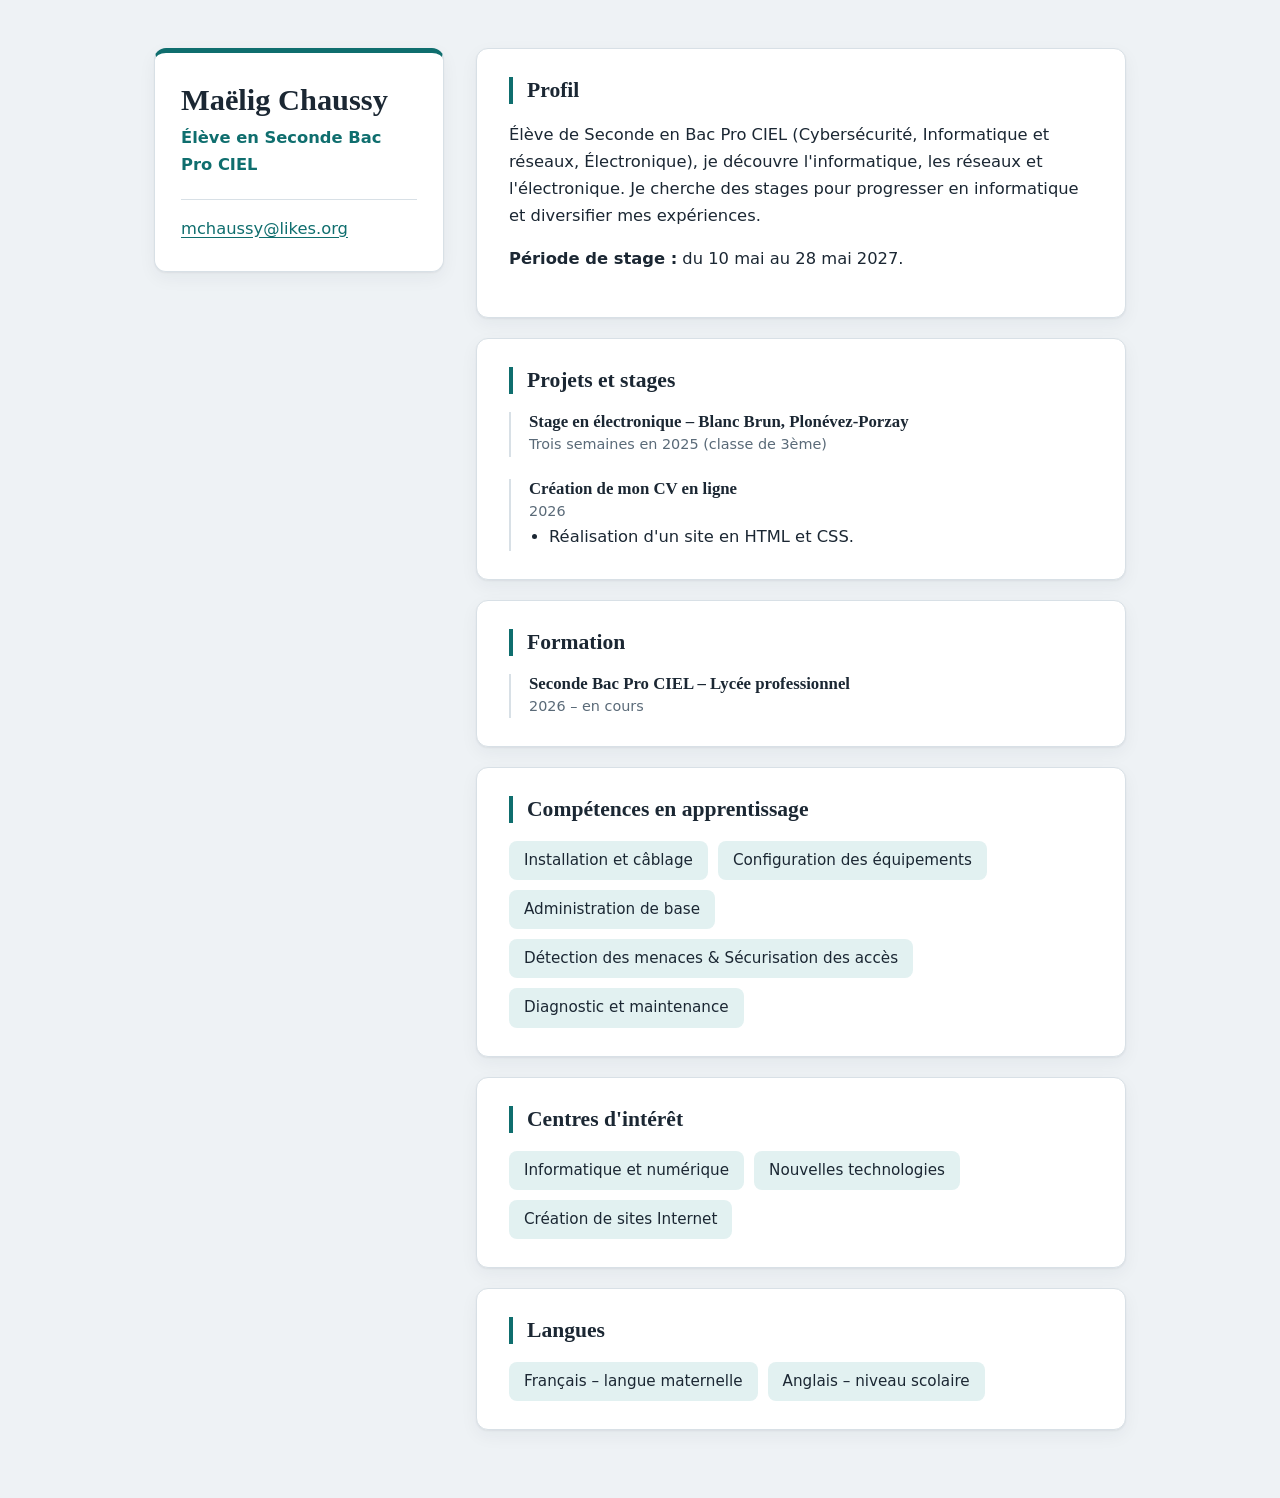
==== index.html @ 8b528bf5 "Premier commit Premier commit (fichier HTML et Licence Ms-RSL)" ====
<!DOCTYPE html>
<html lang="fr">
<head>
  <meta charset="UTF-8">
  <meta name="viewport" content="width=device-width, initial-scale=1">
  <!-- MODIFIEZ : le titre affiché dans l'onglet du navigateur -->
  <title>Maëlig Chaussy – CV</title>
  <style>
    /* ===== COULEURS : changez-les ici, tout le site suit ===== */
    :root {
      --fond: #eef2f5;
      --carte: #ffffff;
      --texte: #1b2733;
      --texte-doux: #5a6a78;
      --accent: #0f6e6e;
      --accent-doux: #e2f1f1;
      --trait: #d8e0e6;
      --ombre: 0 1px 2px rgba(27, 39, 51, 0.06), 0 6px 18px rgba(27, 39, 51, 0.05);
    }
    @media (prefers-color-scheme: dark) {
      :root {
        --fond: #0f161c;
        --carte: #19232b;
        --texte: #e8eef2;
        --texte-doux: #9fb0bd;
        --accent: #4fc3c3;
        --accent-doux: #1f3a3f;
        --trait: #2a3844;
        --ombre: none;
      }
    }

    * { box-sizing: border-box; }
    html { scroll-behavior: smooth; }
    body {
      margin: 0;
      background: var(--fond);
      color: var(--texte);
      font-family: "Segoe UI", system-ui, -apple-system, sans-serif;
      font-size: 1.02rem;
      line-height: 1.65;
    }
    h1, h2, h3 { font-family: Georgia, "Times New Roman", serif; line-height: 1.25; }
    a { color: var(--accent); text-underline-offset: 3px; }

    /* ===== MISE EN PAGE : colonne de gauche + contenu ===== */
    .page {
      display: grid;
      grid-template-columns: 290px 1fr;
      max-width: 1020px;
      margin: 0 auto;
      gap: 32px;
      padding: 48px 24px;
    }

    /* Carte d'identité, qui reste visible quand on fait défiler */
    .profil {
      position: sticky;
      top: 32px;
      align-self: start;
      background: var(--carte);
      border: 1px solid var(--trait);
      border-top: 5px solid var(--accent);
      border-radius: 12px;
      box-shadow: var(--ombre);
      padding: 28px 26px;
    }
    .profil h1 { font-size: 1.9rem; margin: 0 0 6px; }
    .metier { color: var(--accent); font-weight: 600; margin: 0 0 20px; }
    .contact { list-style: none; padding: 16px 0 0; margin: 0; border-top: 1px solid var(--trait); }
    .contact li { word-break: break-word; }

    /* ===== SECTIONS ===== */
    section {
      background: var(--carte);
      border: 1px solid var(--trait);
      border-radius: 12px;
      box-shadow: var(--ombre);
      padding: 28px 32px;
      margin-bottom: 20px;
    }
    h2 {
      font-size: 1.35rem;
      margin: 0 0 18px;
      padding-left: 14px;
      border-left: 4px solid var(--accent);
    }
    h3 { font-size: 1.05rem; margin: 0; }

    /* Un bloc de stage, de projet ou de formation : trait à gauche comme une frise */
    .poste {
      margin-bottom: 22px;
      padding-left: 18px;
      border-left: 2px solid var(--trait);
    }
    .poste:last-child { margin-bottom: 0; }
    .periode { color: var(--texte-doux); font-size: 0.9rem; margin: 2px 0 6px; }
    .poste p, .poste ul { margin: 0; }
    .poste ul { padding-left: 20px; }

    /* Les compétences et intérêts sous forme d'étiquettes */
    .etiquettes { display: flex; flex-wrap: wrap; gap: 10px; padding: 0; margin: 0; list-style: none; }
    .etiquettes li {
      background: var(--accent-doux);
      color: var(--texte);
      border: 1px solid transparent;
      border-radius: 8px;
      padding: 6px 14px;
      font-size: 0.95rem;
    }

    /* ===== TÉLÉPHONE : une seule colonne ===== */
    @media (max-width: 760px) {
      .page { grid-template-columns: 1fr; gap: 20px; padding: 20px 14px; }
      .profil { position: static; padding: 22px 20px; }
      section { padding: 22px 18px; }
      .poste { padding-left: 14px; }
    }

    a:focus-visible { outline: 3px solid var(--accent); outline-offset: 2px; border-radius: 3px; }

    /* ===== IMPRESSION : un CV propre sur papier ===== */
    @media print {
      body { background: #fff; }
      .page { padding: 0; }
      .profil { position: static; }
      section, .profil { box-shadow: none; break-inside: avoid; }
    }
  </style>
</head>
<body>
  <div class="page">

    <!-- ===== COLONNE DE GAUCHE : identité et contact ===== -->
    <header class="profil">
      <h1>Maëlig Chaussy</h1>
      <p class="metier">Élève en Seconde Bac Pro CIEL</p>
      <ul class="contact">
        <!-- Pour ta sécurité : pas de téléphone ni d'adresse sur un site public.
             Utilise une adresse mail dédiée, avec l'accord de tes parents. -->
        <li><a href="mailto:mchaussy@likes.org">mchaussy@likes.org</a></li>
      </ul>
    </header>

    <!-- ===== CONTENU PRINCIPAL ===== -->
    <main>

      <section>
        <h2>Profil</h2>
        <p>Élève de Seconde en Bac Pro CIEL (Cybersécurité, Informatique et réseaux, Électronique), je découvre l'informatique, les réseaux et l'électronique. Je cherche des stages pour progresser en informatique et diversifier mes expériences.</p>
        <p><strong>Période de stage :</strong> du 10 mai au 28 mai 2027.</p>
      </section>

      <section>
        <h2>Projets et stages</h2>

        <!-- Copie-colle un bloc <div class="poste"> pour ajouter un stage ou un projet. -->
        <div class="poste">
          <h3>Stage en électronique – Blanc Brun, Plonévez-Porzay</h3>
          <p class="periode">Trois semaines en 2025 (classe de 3ème)</p>
        </div>

        <div class="poste">
          <h3>Création de mon CV en ligne</h3>
          <p class="periode">2026</p>
          <ul>
            <li>Réalisation d'un site en HTML et CSS.</li>
          </ul>
        </div>
      </section>

      <section>
        <h2>Formation</h2>
        <div class="poste">
          <h3>Seconde Bac Pro CIEL – Lycée professionnel</h3>
          <!-- À confirmer : nom du lycée et années -->
          <p class="periode">2026 – en cours</p>
        </div>
      </section>

      <section>
        <h2>Compétences en apprentissage</h2>
        <ul class="etiquettes">
          <li>Installation et câblage</li>
          <li>Configuration des équipements</li>
          <li>Administration de base</li>
          <li>Détection des menaces &amp; Sécurisation des accès</li>
          <li>Diagnostic et maintenance</li>
        </ul>
      </section>

      <section>
        <h2>Centres d'intérêt</h2>
        <ul class="etiquettes">
          <li>Informatique et numérique</li>
          <li>Nouvelles technologies</li>
          <li>Création de sites Internet</li>
        </ul>
      </section>

      <section>
        <h2>Langues</h2>
        <ul class="etiquettes">
          <li>Français – langue maternelle</li>
          <li>Anglais – niveau scolaire</li>
        </ul>
      </section>

    </main>
  </div>
</body>
</html>
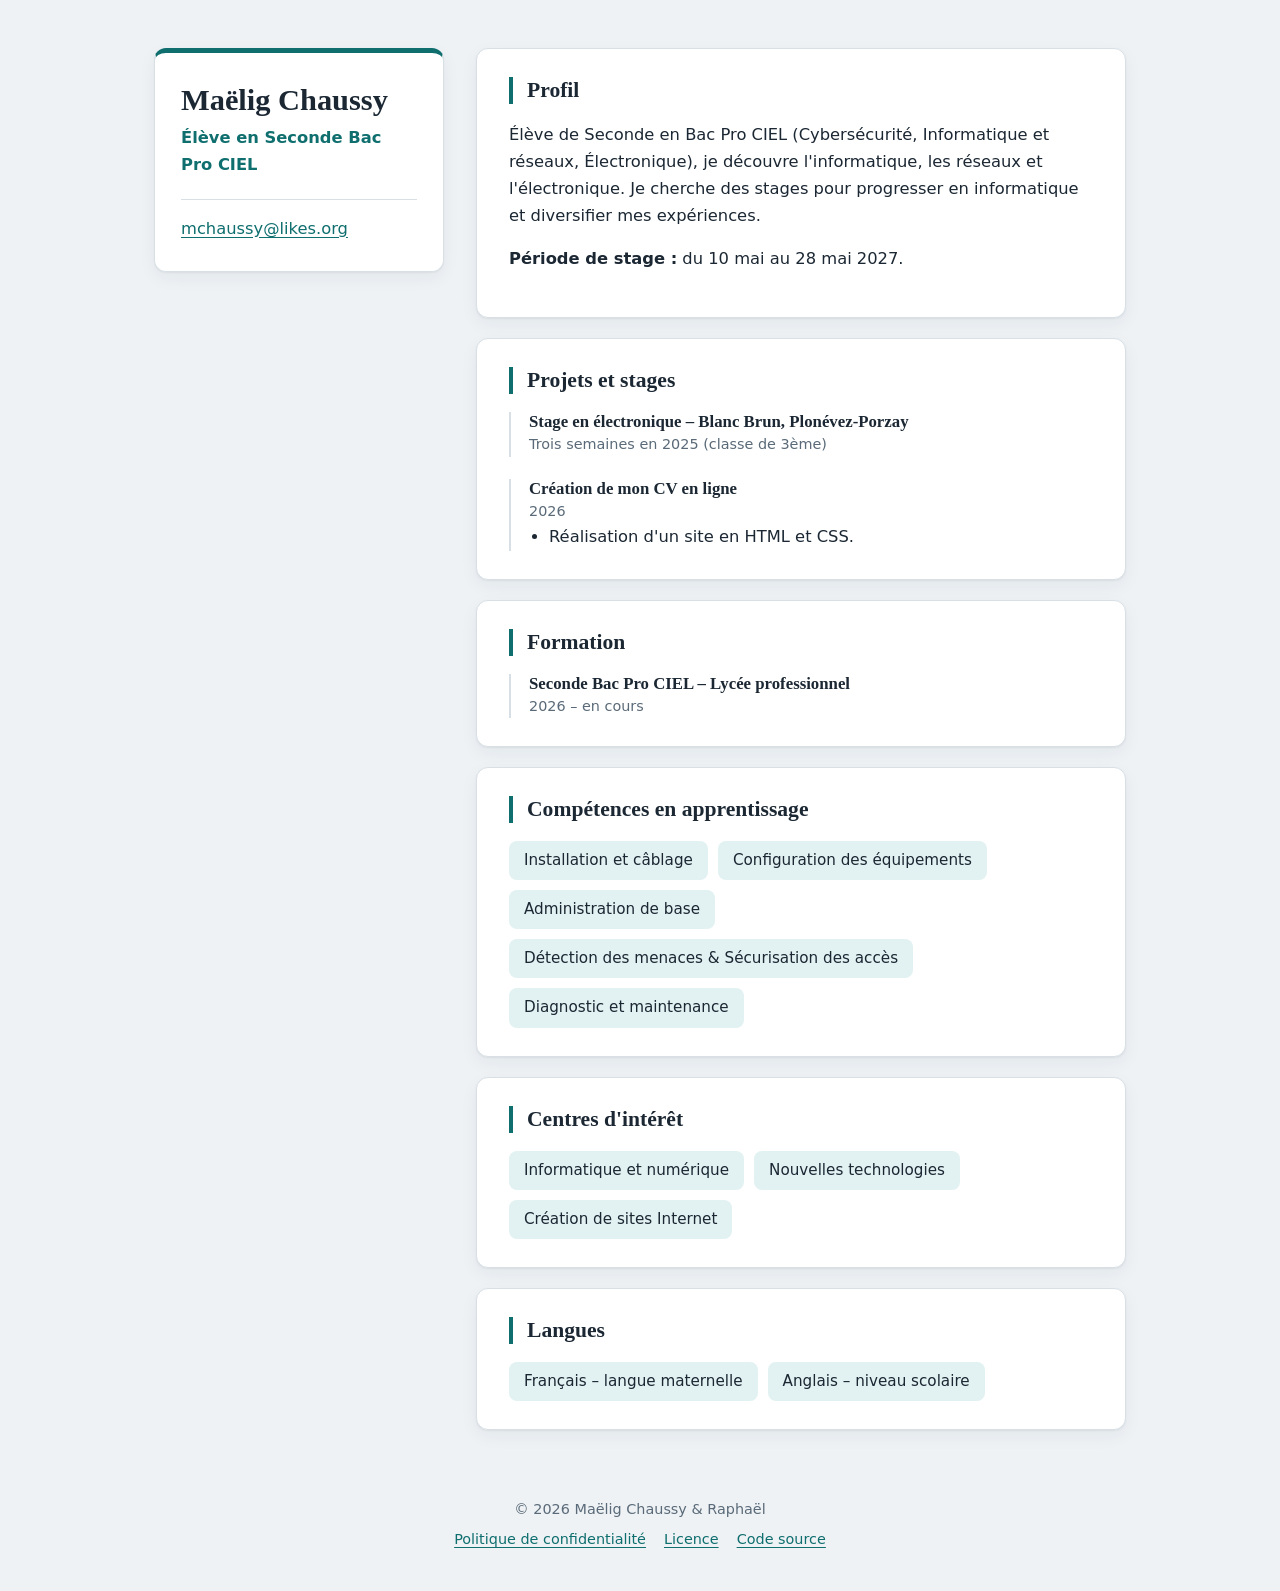
==== commit 4516e551: "Infrastructure du site reprise du portfolio de JB (Docker, nginx, FRP) - nginx dans Docker, fichiers" ====
--- a/index.html
+++ b/index.html
@@ -5,128 +5,14 @@
   <meta name="viewport" content="width=device-width, initial-scale=1">
   <!-- MODIFIEZ : le titre affiché dans l'onglet du navigateur -->
   <title>Maëlig Chaussy – CV</title>
-  <style>
-    /* ===== COULEURS : changez-les ici, tout le site suit ===== */
-    :root {
-      --fond: #eef2f5;
-      --carte: #ffffff;
-      --texte: #1b2733;
-      --texte-doux: #5a6a78;
-      --accent: #0f6e6e;
-      --accent-doux: #e2f1f1;
-      --trait: #d8e0e6;
-      --ombre: 0 1px 2px rgba(27, 39, 51, 0.06), 0 6px 18px rgba(27, 39, 51, 0.05);
-    }
-    @media (prefers-color-scheme: dark) {
-      :root {
-        --fond: #0f161c;
-        --carte: #19232b;
-        --texte: #e8eef2;
-        --texte-doux: #9fb0bd;
-        --accent: #4fc3c3;
-        --accent-doux: #1f3a3f;
-        --trait: #2a3844;
-        --ombre: none;
-      }
-    }
-
-    * { box-sizing: border-box; }
-    html { scroll-behavior: smooth; }
-    body {
-      margin: 0;
-      background: var(--fond);
-      color: var(--texte);
-      font-family: "Segoe UI", system-ui, -apple-system, sans-serif;
-      font-size: 1.02rem;
-      line-height: 1.65;
-    }
-    h1, h2, h3 { font-family: Georgia, "Times New Roman", serif; line-height: 1.25; }
-    a { color: var(--accent); text-underline-offset: 3px; }
-
-    /* ===== MISE EN PAGE : colonne de gauche + contenu ===== */
-    .page {
-      display: grid;
-      grid-template-columns: 290px 1fr;
-      max-width: 1020px;
-      margin: 0 auto;
-      gap: 32px;
-      padding: 48px 24px;
-    }
-
-    /* Carte d'identité, qui reste visible quand on fait défiler */
-    .profil {
-      position: sticky;
-      top: 32px;
-      align-self: start;
-      background: var(--carte);
-      border: 1px solid var(--trait);
-      border-top: 5px solid var(--accent);
-      border-radius: 12px;
-      box-shadow: var(--ombre);
-      padding: 28px 26px;
-    }
-    .profil h1 { font-size: 1.9rem; margin: 0 0 6px; }
-    .metier { color: var(--accent); font-weight: 600; margin: 0 0 20px; }
-    .contact { list-style: none; padding: 16px 0 0; margin: 0; border-top: 1px solid var(--trait); }
-    .contact li { word-break: break-word; }
-
-    /* ===== SECTIONS ===== */
-    section {
-      background: var(--carte);
-      border: 1px solid var(--trait);
-      border-radius: 12px;
-      box-shadow: var(--ombre);
-      padding: 28px 32px;
-      margin-bottom: 20px;
-    }
-    h2 {
-      font-size: 1.35rem;
-      margin: 0 0 18px;
-      padding-left: 14px;
-      border-left: 4px solid var(--accent);
-    }
-    h3 { font-size: 1.05rem; margin: 0; }
-
-    /* Un bloc de stage, de projet ou de formation : trait à gauche comme une frise */
-    .poste {
-      margin-bottom: 22px;
-      padding-left: 18px;
-      border-left: 2px solid var(--trait);
-    }
-    .poste:last-child { margin-bottom: 0; }
-    .periode { color: var(--texte-doux); font-size: 0.9rem; margin: 2px 0 6px; }
-    .poste p, .poste ul { margin: 0; }
-    .poste ul { padding-left: 20px; }
-
-    /* Les compétences et intérêts sous forme d'étiquettes */
-    .etiquettes { display: flex; flex-wrap: wrap; gap: 10px; padding: 0; margin: 0; list-style: none; }
-    .etiquettes li {
-      background: var(--accent-doux);
-      color: var(--texte);
-      border: 1px solid transparent;
-      border-radius: 8px;
-      padding: 6px 14px;
-      font-size: 0.95rem;
-    }
-
-    /* ===== TÉLÉPHONE : une seule colonne ===== */
-    @media (max-width: 760px) {
-      .page { grid-template-columns: 1fr; gap: 20px; padding: 20px 14px; }
-      .profil { position: static; padding: 22px 20px; }
-      section { padding: 22px 18px; }
-      .poste { padding-left: 14px; }
-    }
-
-    a:focus-visible { outline: 3px solid var(--accent); outline-offset: 2px; border-radius: 3px; }
-
-    /* ===== IMPRESSION : un CV propre sur papier ===== */
-    @media print {
-      body { background: #fff; }
-      .page { padding: 0; }
-      .profil { position: static; }
-      section, .profil { box-shadow: none; break-inside: avoid; }
-    }
-  </style>
+  <meta name="description" content="CV en ligne de Maëlig Chaussy, élève en Seconde Bac Pro CIEL.">
+  <meta name="author" content="Maëlig Chaussy">
+  <!-- À FAIRE : remplacer exemple.fr par le vrai domaine (voir README) -->
+  <link rel="canonical" href="https://exemple.fr/">
+  <link rel="icon" href="/assets/favicon.svg" type="image/svg+xml">
+  <meta name="color-scheme" content="light dark">
+  <!-- Pas de style inline : la CSP de nginx/securite.conf le bloquerait -->
+  <link rel="stylesheet" href="/style.css">
 </head>
 <body>
   <div class="page">
@@ -208,5 +94,14 @@
 
     </main>
   </div>
+
+  <footer class="pied">
+    <p>© 2026 Maëlig Chaussy &amp; Raphaël</p>
+    <nav aria-label="Liens légaux">
+      <a href="/confidentialite.html">Politique de confidentialité</a>
+      <a href="/LICENSE">Licence</a>
+      <a href="https://github.com/raph-dot-img/portfolio_de_maelig" rel="noopener">Code source</a>
+    </nav>
+  </footer>
 </body>
 </html>
--- a/style.css
+++ b/style.css
@@ -0,0 +1,191 @@
+/* ===== COULEURS : changez-les ici, tout le site suit ===== */
+:root {
+  --fond: #eef2f5;
+  --carte: #ffffff;
+  --texte: #1b2733;
+  --texte-doux: #5a6a78;
+  --accent: #0f6e6e;
+  --accent-doux: #e2f1f1;
+  --trait: #d8e0e6;
+  --ombre: 0 1px 2px rgba(27, 39, 51, 0.06), 0 6px 18px rgba(27, 39, 51, 0.05);
+}
+@media (prefers-color-scheme: dark) {
+  :root {
+    --fond: #0f161c;
+    --carte: #19232b;
+    --texte: #e8eef2;
+    --texte-doux: #9fb0bd;
+    --accent: #4fc3c3;
+    --accent-doux: #1f3a3f;
+    --trait: #2a3844;
+    --ombre: none;
+  }
+}
+
+* { box-sizing: border-box; }
+html { scroll-behavior: smooth; }
+body {
+  margin: 0;
+  background: var(--fond);
+  color: var(--texte);
+  font-family: "Segoe UI", system-ui, -apple-system, sans-serif;
+  font-size: 1.02rem;
+  line-height: 1.65;
+}
+h1, h2, h3 { font-family: Georgia, "Times New Roman", serif; line-height: 1.25; }
+a { color: var(--accent); text-underline-offset: 3px; }
+
+/* ===== MISE EN PAGE : colonne de gauche + contenu ===== */
+.page {
+  display: grid;
+  grid-template-columns: 290px 1fr;
+  max-width: 1020px;
+  margin: 0 auto;
+  gap: 32px;
+  padding: 48px 24px;
+}
+
+/* Carte d'identité, qui reste visible quand on fait défiler */
+.profil {
+  position: sticky;
+  top: 32px;
+  align-self: start;
+  background: var(--carte);
+  border: 1px solid var(--trait);
+  border-top: 5px solid var(--accent);
+  border-radius: 12px;
+  box-shadow: var(--ombre);
+  padding: 28px 26px;
+}
+.profil h1 { font-size: 1.9rem; margin: 0 0 6px; }
+.metier { color: var(--accent); font-weight: 600; margin: 0 0 20px; }
+.contact { list-style: none; padding: 16px 0 0; margin: 0; border-top: 1px solid var(--trait); }
+.contact li { word-break: break-word; }
+
+/* ===== SECTIONS ===== */
+section {
+  background: var(--carte);
+  border: 1px solid var(--trait);
+  border-radius: 12px;
+  box-shadow: var(--ombre);
+  padding: 28px 32px;
+  margin-bottom: 20px;
+}
+h2 {
+  font-size: 1.35rem;
+  margin: 0 0 18px;
+  padding-left: 14px;
+  border-left: 4px solid var(--accent);
+}
+h3 { font-size: 1.05rem; margin: 0; }
+
+/* Un bloc de stage, de projet ou de formation : trait à gauche comme une frise */
+.poste {
+  margin-bottom: 22px;
+  padding-left: 18px;
+  border-left: 2px solid var(--trait);
+}
+.poste:last-child { margin-bottom: 0; }
+.periode { color: var(--texte-doux); font-size: 0.9rem; margin: 2px 0 6px; }
+.poste p, .poste ul { margin: 0; }
+.poste ul { padding-left: 20px; }
+
+/* Les compétences et intérêts sous forme d'étiquettes */
+.etiquettes { display: flex; flex-wrap: wrap; gap: 10px; padding: 0; margin: 0; list-style: none; }
+.etiquettes li {
+  background: var(--accent-doux);
+  color: var(--texte);
+  border: 1px solid transparent;
+  border-radius: 8px;
+  padding: 6px 14px;
+  font-size: 0.95rem;
+}
+
+/* ===== TÉLÉPHONE : une seule colonne ===== */
+@media (max-width: 760px) {
+  .page { grid-template-columns: 1fr; gap: 20px; padding: 20px 14px; }
+  .profil { position: static; padding: 22px 20px; }
+  section { padding: 22px 18px; }
+  .poste { padding-left: 14px; }
+}
+
+/* ===== PIED DE PAGE ===== */
+.pied {
+  max-width: 1020px;
+  margin: 0 auto;
+  padding: 0 24px 40px;
+  color: var(--texte-doux);
+  font-size: 0.9rem;
+  text-align: center;
+}
+.pied p { margin: 0 0 6px; }
+.pied nav { display: flex; flex-wrap: wrap; justify-content: center; gap: 6px 18px; }
+
+/* ===== PAGES DE TEXTE (confidentialité) ===== */
+.page-texte {
+  max-width: 760px;
+  margin: 0 auto;
+  padding: 48px 24px 24px;
+}
+.page-texte h1 { font-size: 2rem; margin: 0 0 20px; }
+.retour { display: inline-block; margin-bottom: 24px; }
+.encart {
+  background: var(--accent-doux);
+  border-left: 4px solid var(--accent);
+  border-radius: 8px;
+  padding: 12px 16px;
+}
+
+/* ===== PAGES D'ERREUR ===== */
+.page-erreur {
+  min-height: 100vh;
+  display: grid;
+  place-items: center;
+  padding: 24px 16px;
+}
+.erreur {
+  max-width: 520px;
+  text-align: center;
+  background: var(--carte);
+  border: 1px solid var(--trait);
+  border-top: 5px solid var(--accent);
+  border-radius: 12px;
+  box-shadow: var(--ombre);
+  padding: 32px 28px;
+}
+.erreur-code {
+  font-family: Georgia, "Times New Roman", serif;
+  font-size: 4.5rem;
+  line-height: 1;
+  color: var(--accent);
+  margin: 0 0 8px;
+}
+.erreur h1 { font-size: 1.4rem; margin: 0 0 12px; }
+.erreur-ip strong { font-family: ui-monospace, "Cascadia Code", Consolas, monospace; }
+.erreur-chat {
+  font-family: ui-monospace, "Cascadia Code", Consolas, monospace;
+  color: var(--accent);
+  line-height: 1.2;
+  margin: 0 auto 16px;
+}
+.bouton {
+  display: inline-block;
+  margin-top: 8px;
+  background: var(--accent);
+  color: var(--carte);
+  border-radius: 8px;
+  padding: 8px 18px;
+  text-decoration: none;
+  font-weight: 600;
+}
+
+a:focus-visible { outline: 3px solid var(--accent); outline-offset: 2px; border-radius: 3px; }
+
+/* ===== IMPRESSION : un CV propre sur papier ===== */
+@media print {
+  body { background: #fff; }
+  .page { padding: 0; }
+  .profil { position: static; }
+  section, .profil { box-shadow: none; break-inside: avoid; }
+  .pied nav { display: none; }
+}
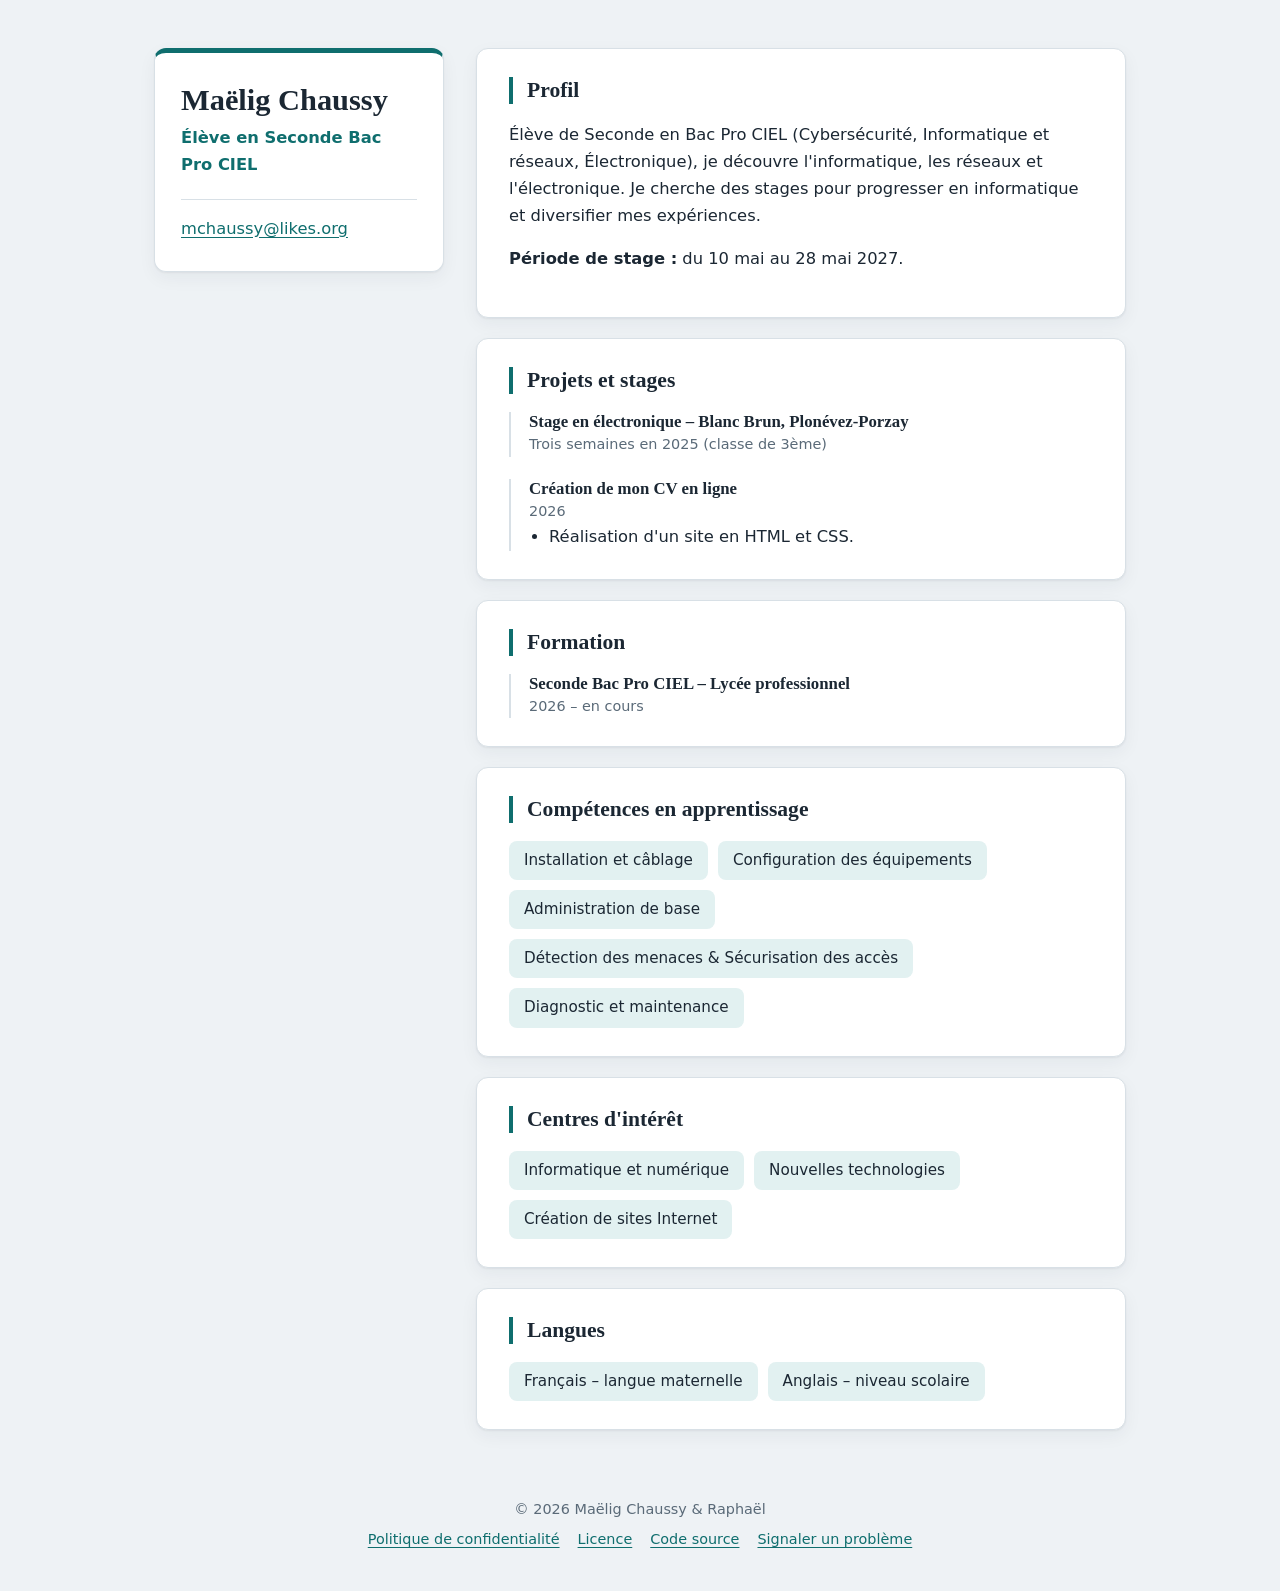
==== commit d0d574fc: "Domaine maelig.eu et contacts (RGPD, webmestre, issues) Co-Authored-By: Claude Opus 5.5 <noreply@ant" ====
--- a/index.html
+++ b/index.html
@@ -7,8 +7,7 @@
   <title>Maëlig Chaussy – CV</title>
   <meta name="description" content="CV en ligne de Maëlig Chaussy, élève en Seconde Bac Pro CIEL.">
   <meta name="author" content="Maëlig Chaussy">
-  <!-- À FAIRE : remplacer exemple.fr par le vrai domaine (voir README) -->
-  <link rel="canonical" href="https://exemple.fr/">
+  <link rel="canonical" href="https://maelig.eu/">
   <link rel="icon" href="/assets/favicon.svg" type="image/svg+xml">
   <meta name="color-scheme" content="light dark">
   <!-- Pas de style inline : la CSP de nginx/securite.conf le bloquerait -->
@@ -101,6 +100,7 @@
       <a href="/confidentialite.html">Politique de confidentialité</a>
       <a href="/LICENSE">Licence</a>
       <a href="https://github.com/raph-dot-img/portfolio_de_maelig" rel="noopener">Code source</a>
+      <a href="https://github.com/raph-dot-img/portfolio_de_maelig/issues/" rel="noopener">Signaler un problème</a>
     </nav>
   </footer>
 </body>
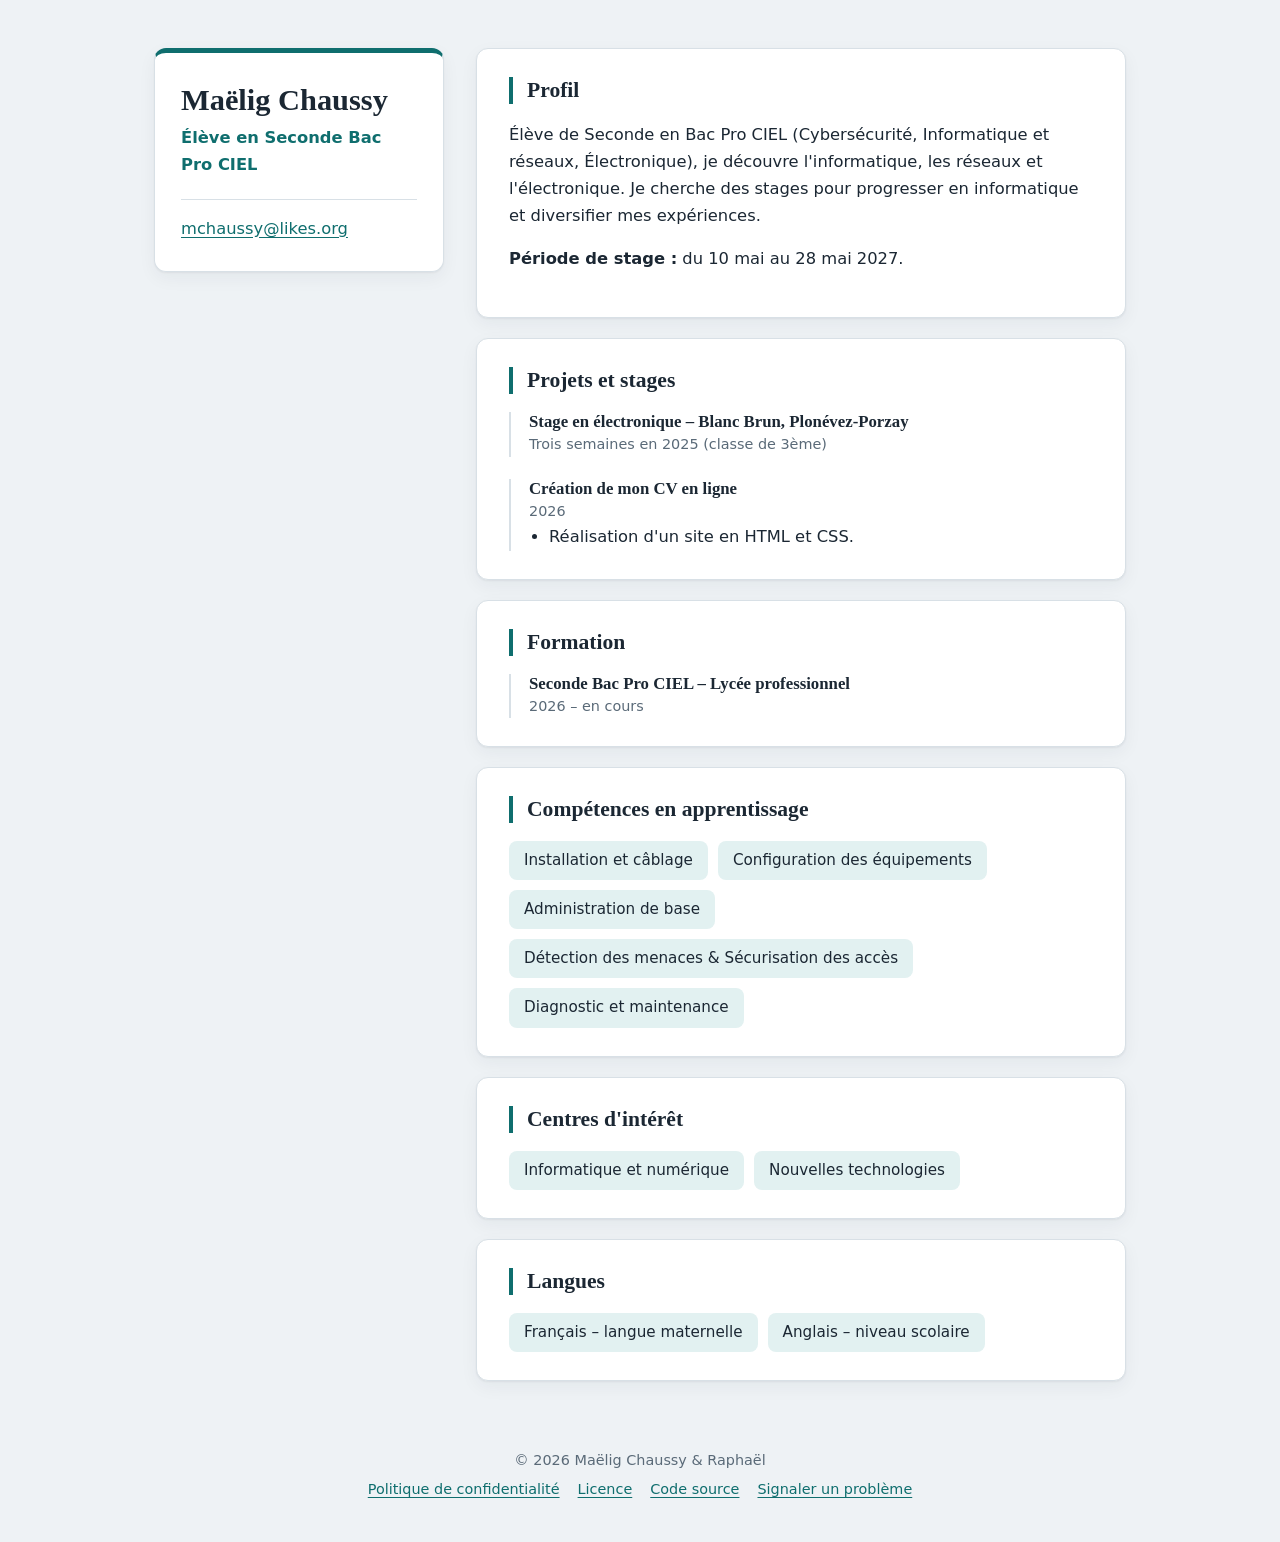
==== commit e6137af9: "Remove interest in 'Création de sites Internet' Removed 'Création de sites Internet' from interests " ====
--- a/index.html
+++ b/index.html
@@ -79,7 +79,6 @@
         <ul class="etiquettes">
           <li>Informatique et numérique</li>
           <li>Nouvelles technologies</li>
-          <li>Création de sites Internet</li>
         </ul>
       </section>
 
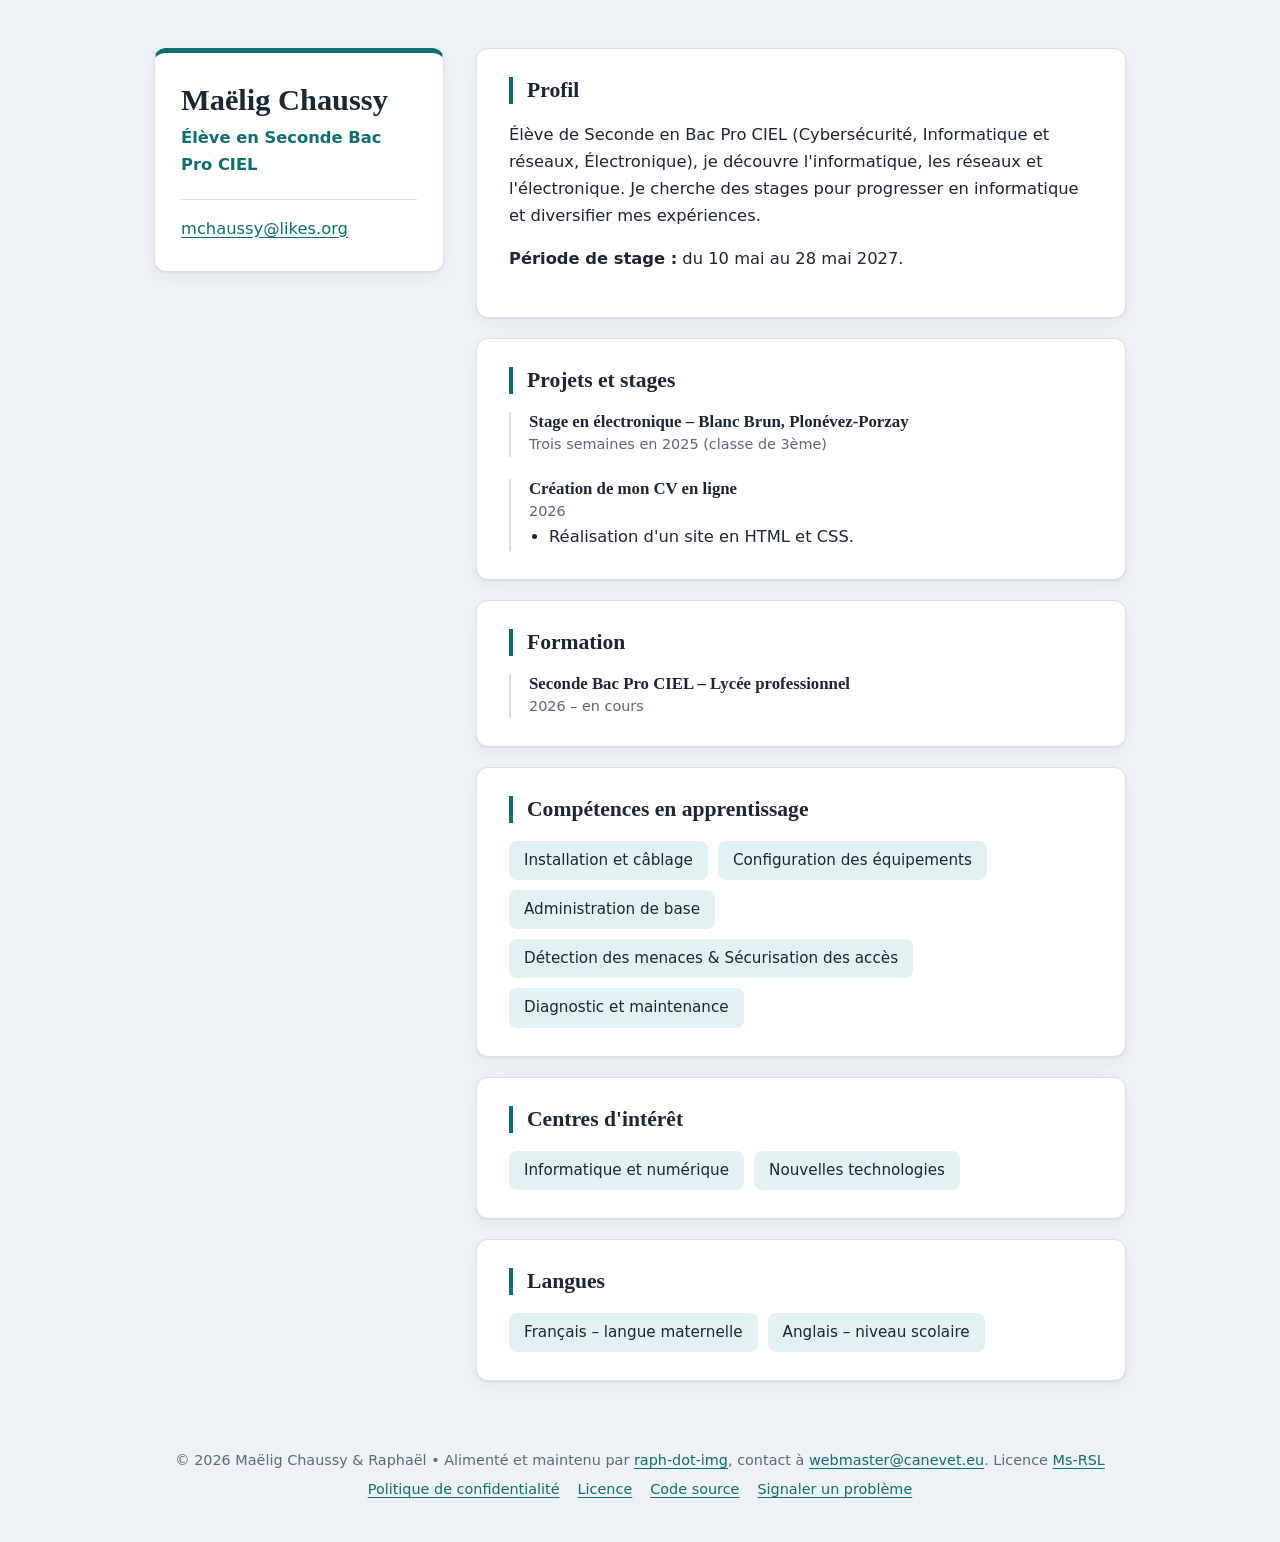
==== commit a5bef264: "Enhance footer with contact and license details Updated footer to include additional information and" ====
--- a/index.html
+++ b/index.html
@@ -94,7 +94,7 @@
   </div>
 
   <footer class="pied">
-    <p>© 2026 Maëlig Chaussy &amp; Raphaël</p>
+    <p>© 2026 Maëlig Chaussy &amp; Raphaël &#x2022; Alimenté et maintenu par <a href="https://github.com/raph-dot-img">raph-dot-img</a>, contact à <a href="mailto:webmaster@canevet.eu">webmaster@canevet.eu</a>. Licence <a href="https://referencesource.microsoft.com/">Ms-RSL</a></p>
     <nav aria-label="Liens légaux">
       <a href="/confidentialite.html">Politique de confidentialité</a>
       <a href="/LICENSE">Licence</a>
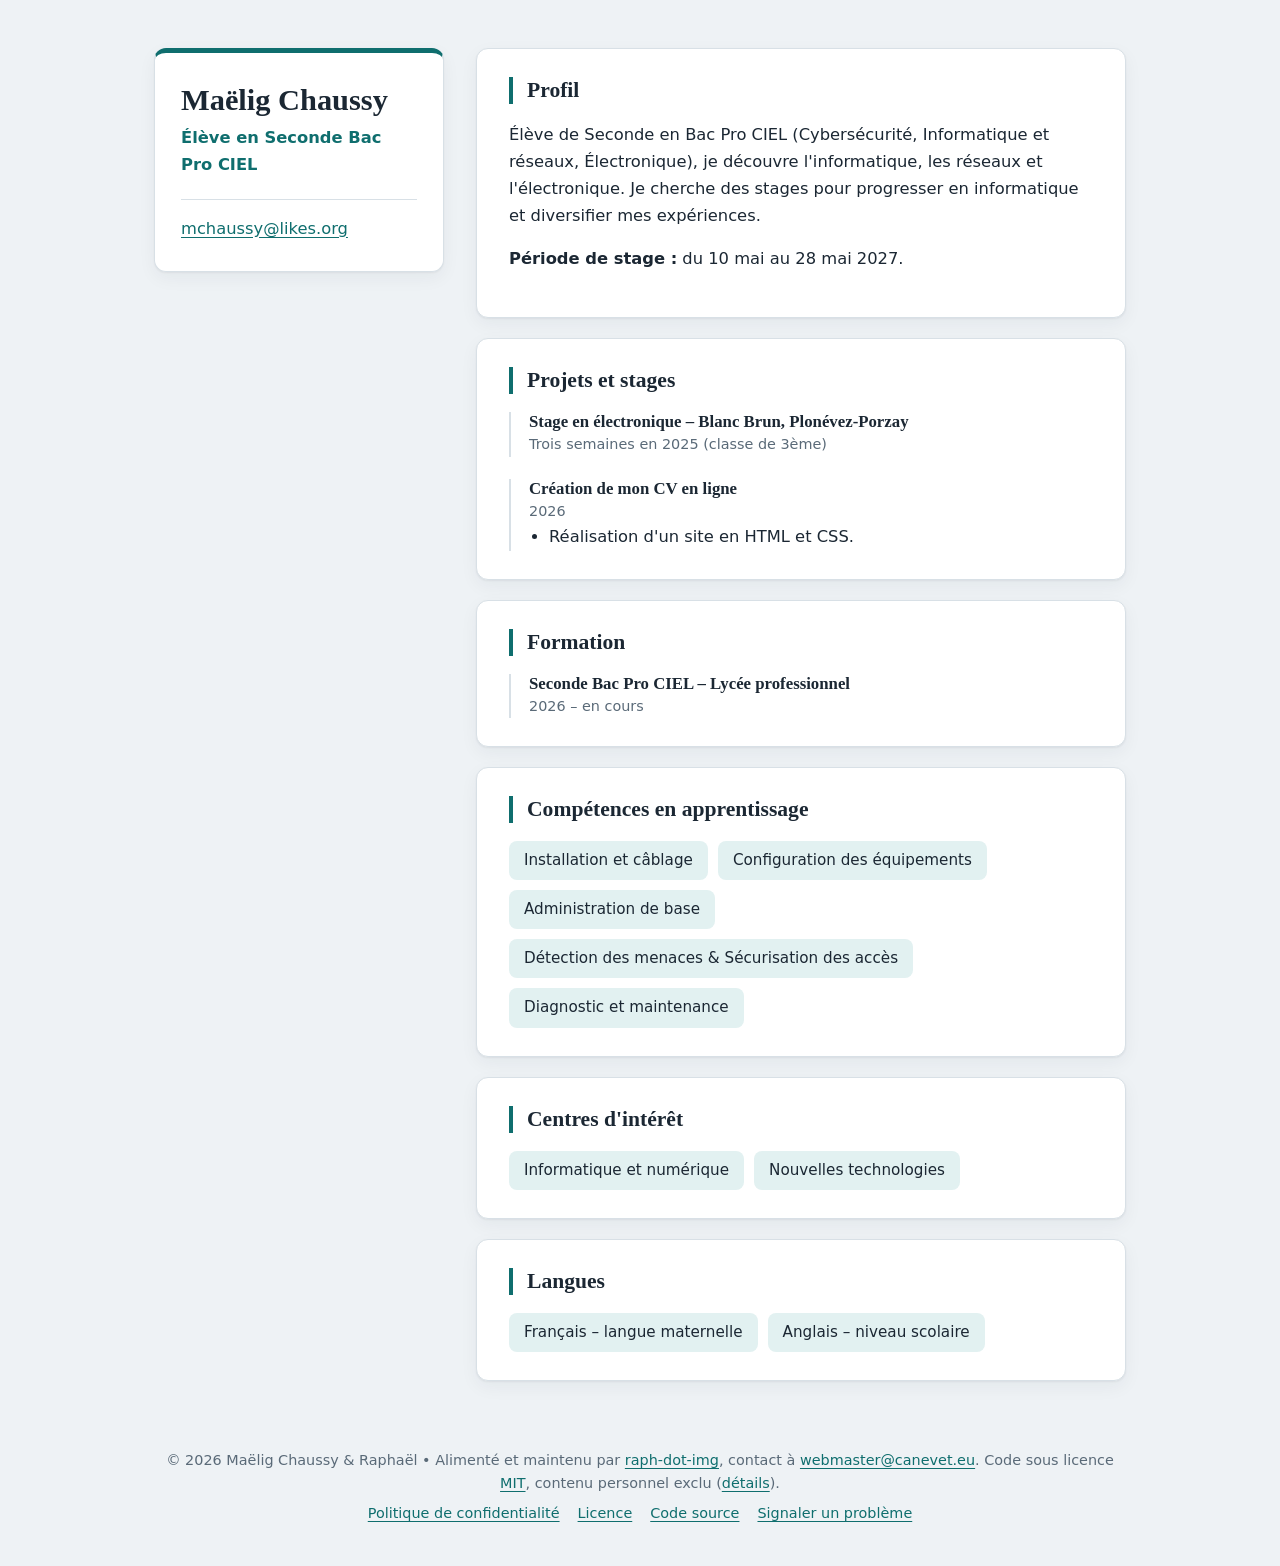
==== commit 160072dc: "Passe le code sous licence MIT, contenu personnel exclu LICENSE devient la licence MIT et un nouveau" ====
--- a/index.html
+++ b/index.html
@@ -94,10 +94,10 @@
   </div>
 
   <footer class="pied">
-    <p>© 2026 Maëlig Chaussy &amp; Raphaël &#x2022; Alimenté et maintenu par <a href="https://github.com/raph-dot-img">raph-dot-img</a>, contact à <a href="mailto:webmaster@canevet.eu">webmaster@canevet.eu</a>. Licence <a href="https://referencesource.microsoft.com/">Ms-RSL</a></p>
+    <p>© 2026 Maëlig Chaussy &amp; Raphaël &#x2022; Alimenté et maintenu par <a href="https://github.com/raph-dot-img">raph-dot-img</a>, contact à <a href="mailto:webmaster@canevet.eu">webmaster@canevet.eu</a>. Code sous licence <a href="/LICENSE">MIT</a>, contenu personnel exclu (<a href="/NOTICE">détails</a>).</p>
     <nav aria-label="Liens légaux">
       <a href="/confidentialite.html">Politique de confidentialité</a>
-      <a href="/LICENSE">Licence</a>
+      <a href="/NOTICE">Licence</a>
       <a href="https://github.com/raph-dot-img/portfolio_de_maelig" rel="noopener">Code source</a>
       <a href="https://github.com/raph-dot-img/portfolio_de_maelig/issues/" rel="noopener">Signaler un problème</a>
     </nav>
